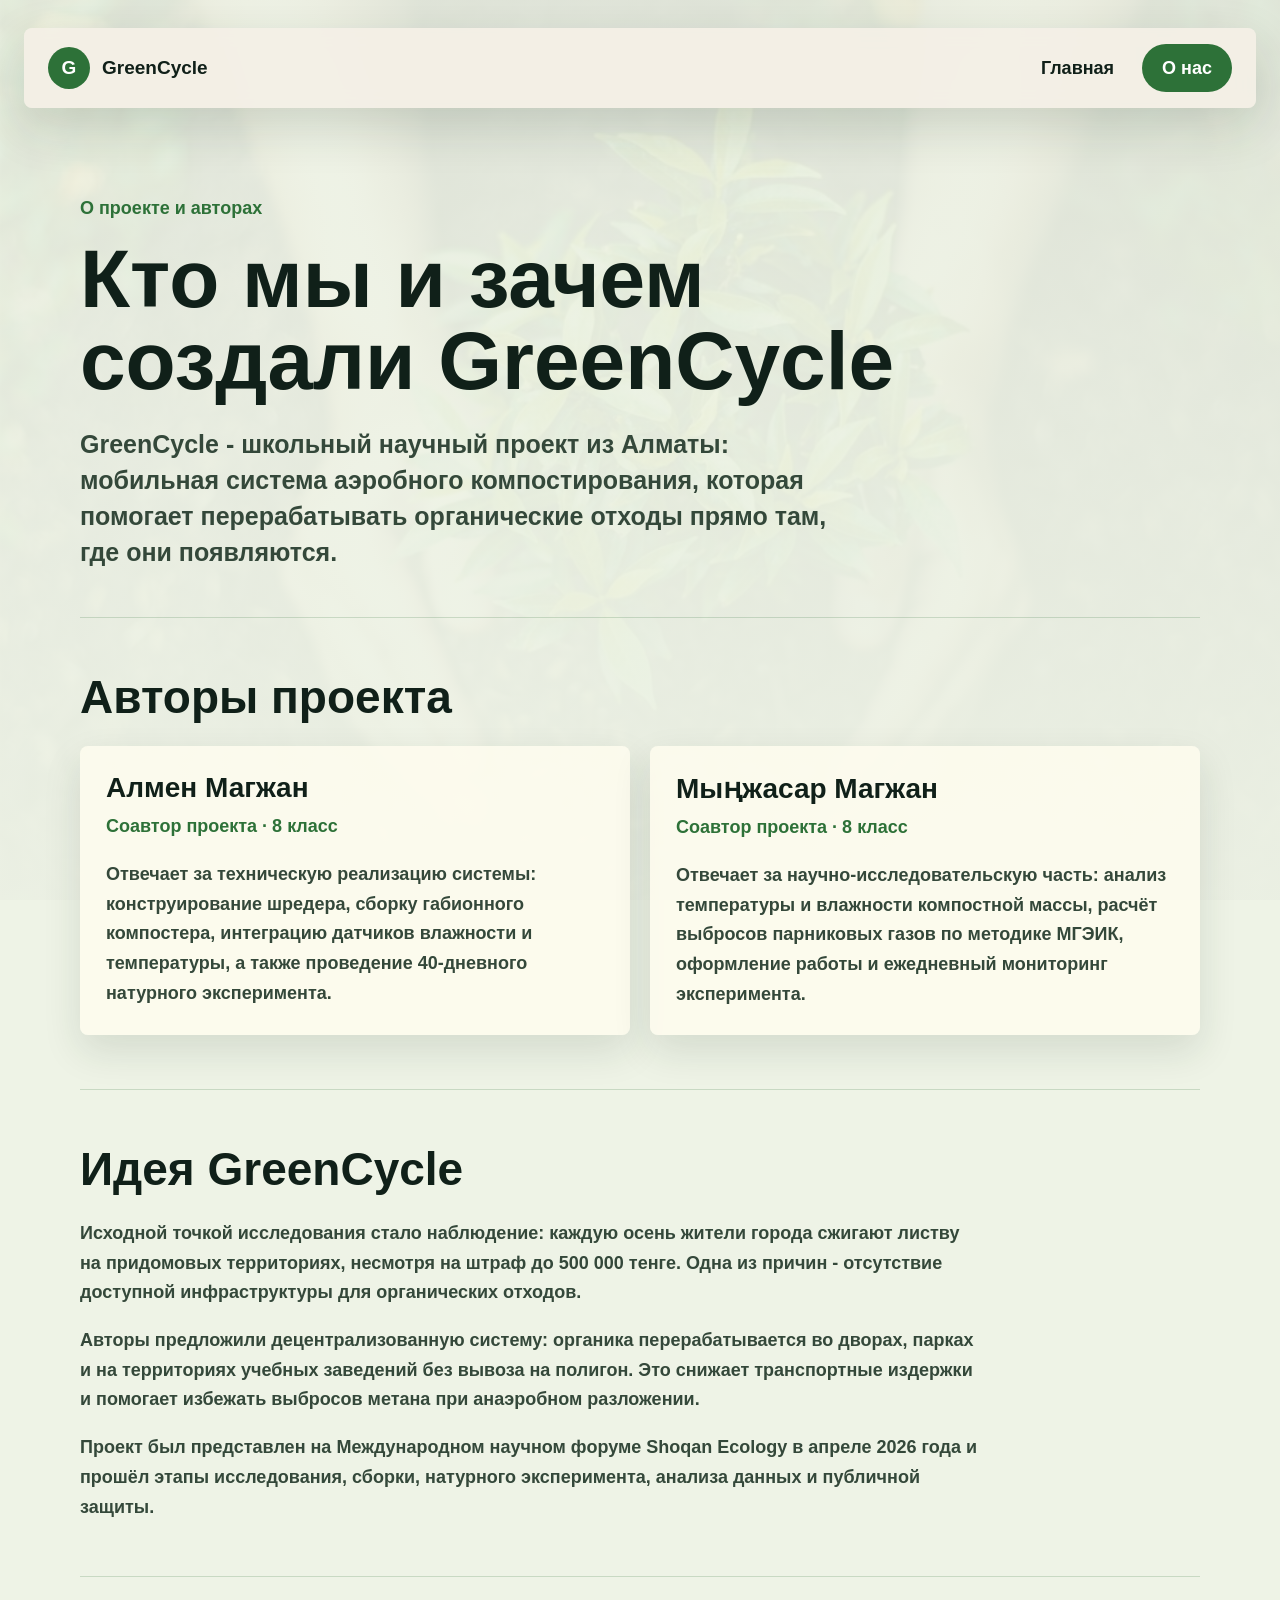
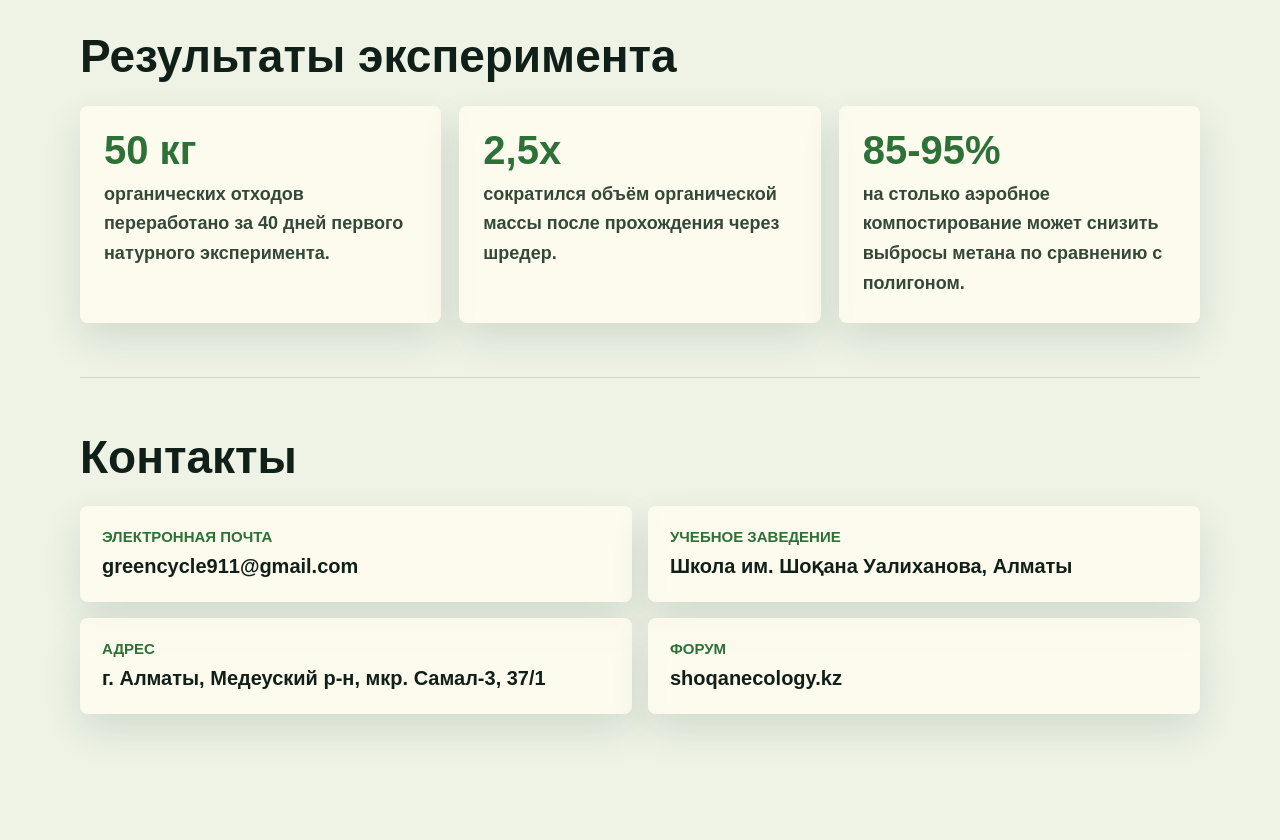
==== about.html @ 1d8e5c11 "Add about page navigation" ====
<!DOCTYPE html>
<html lang="ru">
<head>
  <meta charset="UTF-8">
  <meta name="viewport" content="width=device-width, initial-scale=1.0">
  <title>О нас - GreenCycle</title>
  <style>
    * {
      box-sizing: border-box;
      margin: 0;
      padding: 0;
    }

    body {
      min-height: 100vh;
      font-family: Arial, Helvetica, sans-serif;
      color: #102019;
      background: #eef3e6;
    }

    .page {
      min-height: 100vh;
      background:
        linear-gradient(rgba(238, 243, 230, 0.92), rgba(238, 243, 230, 0.98)),
        url("nature-bg.jpg");
      background-attachment: fixed;
      background-position: center;
      background-size: cover;
    }

    .topbar {
      position: sticky;
      top: 16px;
      z-index: 5;
      width: min(1350px, calc(100% - 48px));
      min-height: 80px;
      margin: 0 auto;
      padding: 16px 24px;
      display: flex;
      align-items: center;
      justify-content: space-between;
      gap: 24px;
      border-radius: 8px;
      background: rgba(244, 240, 230, 0.94);
      box-shadow: 0 18px 50px rgba(24, 48, 34, 0.16);
      backdrop-filter: blur(8px);
    }

    .topbar-wrap {
      padding-top: 28px;
    }

    .brand {
      display: inline-flex;
      align-items: center;
      gap: 12px;
      color: inherit;
      font-size: 19px;
      font-weight: 800;
      text-decoration: none;
    }

    .brand-mark {
      width: 42px;
      height: 42px;
      display: grid;
      place-items: center;
      border-radius: 50%;
      background: #2d7138;
      color: #fff;
      font-weight: 900;
    }

    .nav {
      display: flex;
      align-items: center;
      gap: 8px;
      font-size: 18px;
      font-weight: 800;
    }

    .nav a {
      min-height: 48px;
      padding: 13px 20px;
      display: inline-flex;
      align-items: center;
      justify-content: center;
      border-radius: 24px;
      color: #102019;
      text-decoration: none;
      white-space: nowrap;
    }

    .nav a.active {
      background: #2d7138;
      color: #fff;
    }

    .content {
      width: min(1120px, calc(100% - 48px));
      margin: 0 auto;
      padding: 86px 0 72px;
    }

    .intro {
      max-width: 860px;
      margin-bottom: 46px;
    }

    .eyebrow {
      margin-bottom: 14px;
      color: #2d7138;
      font-size: 18px;
      font-weight: 900;
    }

    h1 {
      max-width: 900px;
      color: #102019;
      font-size: clamp(44px, 7vw, 82px);
      line-height: 1;
      font-weight: 900;
    }

    .lead {
      max-width: 780px;
      margin-top: 24px;
      color: #34483a;
      font-size: clamp(19px, 2.2vw, 25px);
      line-height: 1.45;
      font-weight: 700;
    }

    .section {
      padding: 54px 0;
      border-top: 1px solid rgba(45, 113, 56, 0.2);
    }

    h2 {
      margin-bottom: 24px;
      font-size: clamp(30px, 4vw, 46px);
      line-height: 1.1;
      font-weight: 900;
    }

    .authors {
      display: grid;
      grid-template-columns: repeat(2, minmax(0, 1fr));
      gap: 20px;
    }

    .author-card,
    .stat-card,
    .contact-item {
      border-radius: 8px;
      background: rgba(255, 253, 240, 0.82);
      box-shadow: 0 16px 38px rgba(24, 48, 34, 0.12);
    }

    .author-card {
      padding: 26px;
    }

    .author-card h3 {
      margin-bottom: 8px;
      font-size: 28px;
      font-weight: 900;
    }

    .role {
      margin-bottom: 18px;
      color: #2d7138;
      font-weight: 900;
    }

    p {
      color: #34483a;
      font-size: 18px;
      line-height: 1.65;
      font-weight: 600;
    }

    .text-block {
      max-width: 900px;
      display: grid;
      gap: 18px;
    }

    .stats {
      display: grid;
      grid-template-columns: repeat(3, minmax(0, 1fr));
      gap: 18px;
    }

    .stat-card {
      padding: 24px;
    }

    .stat-card strong {
      display: block;
      margin-bottom: 10px;
      color: #2d7138;
      font-size: 40px;
      line-height: 1;
      font-weight: 900;
    }

    .contacts {
      display: grid;
      grid-template-columns: repeat(2, minmax(0, 1fr));
      gap: 16px;
    }

    .contact-item {
      padding: 22px;
    }

    .contact-item span {
      display: block;
      margin-bottom: 8px;
      color: #2d7138;
      font-size: 15px;
      font-weight: 900;
      text-transform: uppercase;
    }

    .contact-item a,
    .contact-item strong {
      color: #102019;
      font-size: 20px;
      line-height: 1.35;
      font-weight: 900;
      text-decoration: none;
    }

    @media (max-width: 760px) {
      .topbar {
        width: min(100% - 24px, 1350px);
        padding: 12px;
        gap: 12px;
      }

      .topbar-wrap {
        padding-top: 12px;
      }

      .brand {
        font-size: 16px;
      }

      .brand-mark {
        width: 36px;
        height: 36px;
      }

      .nav {
        gap: 4px;
        font-size: 15px;
      }

      .nav a {
        min-height: 40px;
        padding: 10px 12px;
      }

      .content {
        width: min(100% - 28px, 1120px);
        padding: 56px 0 48px;
      }

      .authors,
      .stats,
      .contacts {
        grid-template-columns: 1fr;
      }
    }
  </style>
</head>
<body>
  <main class="page">
    <div class="topbar-wrap">
      <header class="topbar">
        <a class="brand" href="index.html" aria-label="GreenCycle">
          <span class="brand-mark">G</span>
          <span>GreenCycle</span>
        </a>

        <nav class="nav" aria-label="Основная навигация">
          <a href="index.html">Главная</a>
          <a class="active" href="about.html">О нас</a>
        </nav>
      </header>
    </div>

    <div class="content">
      <section class="intro">
        <p class="eyebrow">О проекте и авторах</p>
        <h1>Кто мы и зачем создали GreenCycle</h1>
        <p class="lead">GreenCycle - школьный научный проект из Алматы: мобильная система аэробного компостирования, которая помогает перерабатывать органические отходы прямо там, где они появляются.</p>
      </section>

      <section class="section">
        <h2>Авторы проекта</h2>
        <div class="authors">
          <article class="author-card">
            <h3>Алмен Магжан</h3>
            <p class="role">Соавтор проекта · 8 класс</p>
            <p>Отвечает за техническую реализацию системы: конструирование шредера, сборку габионного компостера, интеграцию датчиков влажности и температуры, а также проведение 40-дневного натурного эксперимента.</p>
          </article>

          <article class="author-card">
            <h3>Мыңжасар Магжан</h3>
            <p class="role">Соавтор проекта · 8 класс</p>
            <p>Отвечает за научно-исследовательскую часть: анализ температуры и влажности компостной массы, расчёт выбросов парниковых газов по методике МГЭИК, оформление работы и ежедневный мониторинг эксперимента.</p>
          </article>
        </div>
      </section>

      <section class="section">
        <h2>Идея GreenCycle</h2>
        <div class="text-block">
          <p>Исходной точкой исследования стало наблюдение: каждую осень жители города сжигают листву на придомовых территориях, несмотря на штраф до 500 000 тенге. Одна из причин - отсутствие доступной инфраструктуры для органических отходов.</p>
          <p>Авторы предложили децентрализованную систему: органика перерабатывается во дворах, парках и на территориях учебных заведений без вывоза на полигон. Это снижает транспортные издержки и помогает избежать выбросов метана при анаэробном разложении.</p>
          <p>Проект был представлен на Международном научном форуме Shoqan Ecology в апреле 2026 года и прошёл этапы исследования, сборки, натурного эксперимента, анализа данных и публичной защиты.</p>
        </div>
      </section>

      <section class="section">
        <h2>Результаты эксперимента</h2>
        <div class="stats">
          <article class="stat-card">
            <strong>50 кг</strong>
            <p>органических отходов переработано за 40 дней первого натурного эксперимента.</p>
          </article>
          <article class="stat-card">
            <strong>2,5x</strong>
            <p>сократился объём органической массы после прохождения через шредер.</p>
          </article>
          <article class="stat-card">
            <strong>85-95%</strong>
            <p>на столько аэробное компостирование может снизить выбросы метана по сравнению с полигоном.</p>
          </article>
        </div>
      </section>

      <section class="section">
        <h2>Контакты</h2>
        <div class="contacts">
          <div class="contact-item">
            <span>Электронная почта</span>
            <a href="mailto:greencycle911@gmail.com">greencycle911@gmail.com</a>
          </div>
          <div class="contact-item">
            <span>Учебное заведение</span>
            <strong>Школа им. Шоқана Уалиханова, Алматы</strong>
          </div>
          <div class="contact-item">
            <span>Адрес</span>
            <strong>г. Алматы, Медеуский р-н, мкр. Самал-3, 37/1</strong>
          </div>
          <div class="contact-item">
            <span>Форум</span>
            <a href="https://shoqanecology.kz">shoqanecology.kz</a>
          </div>
        </div>
      </section>
    </div>
  </main>
</body>
</html>
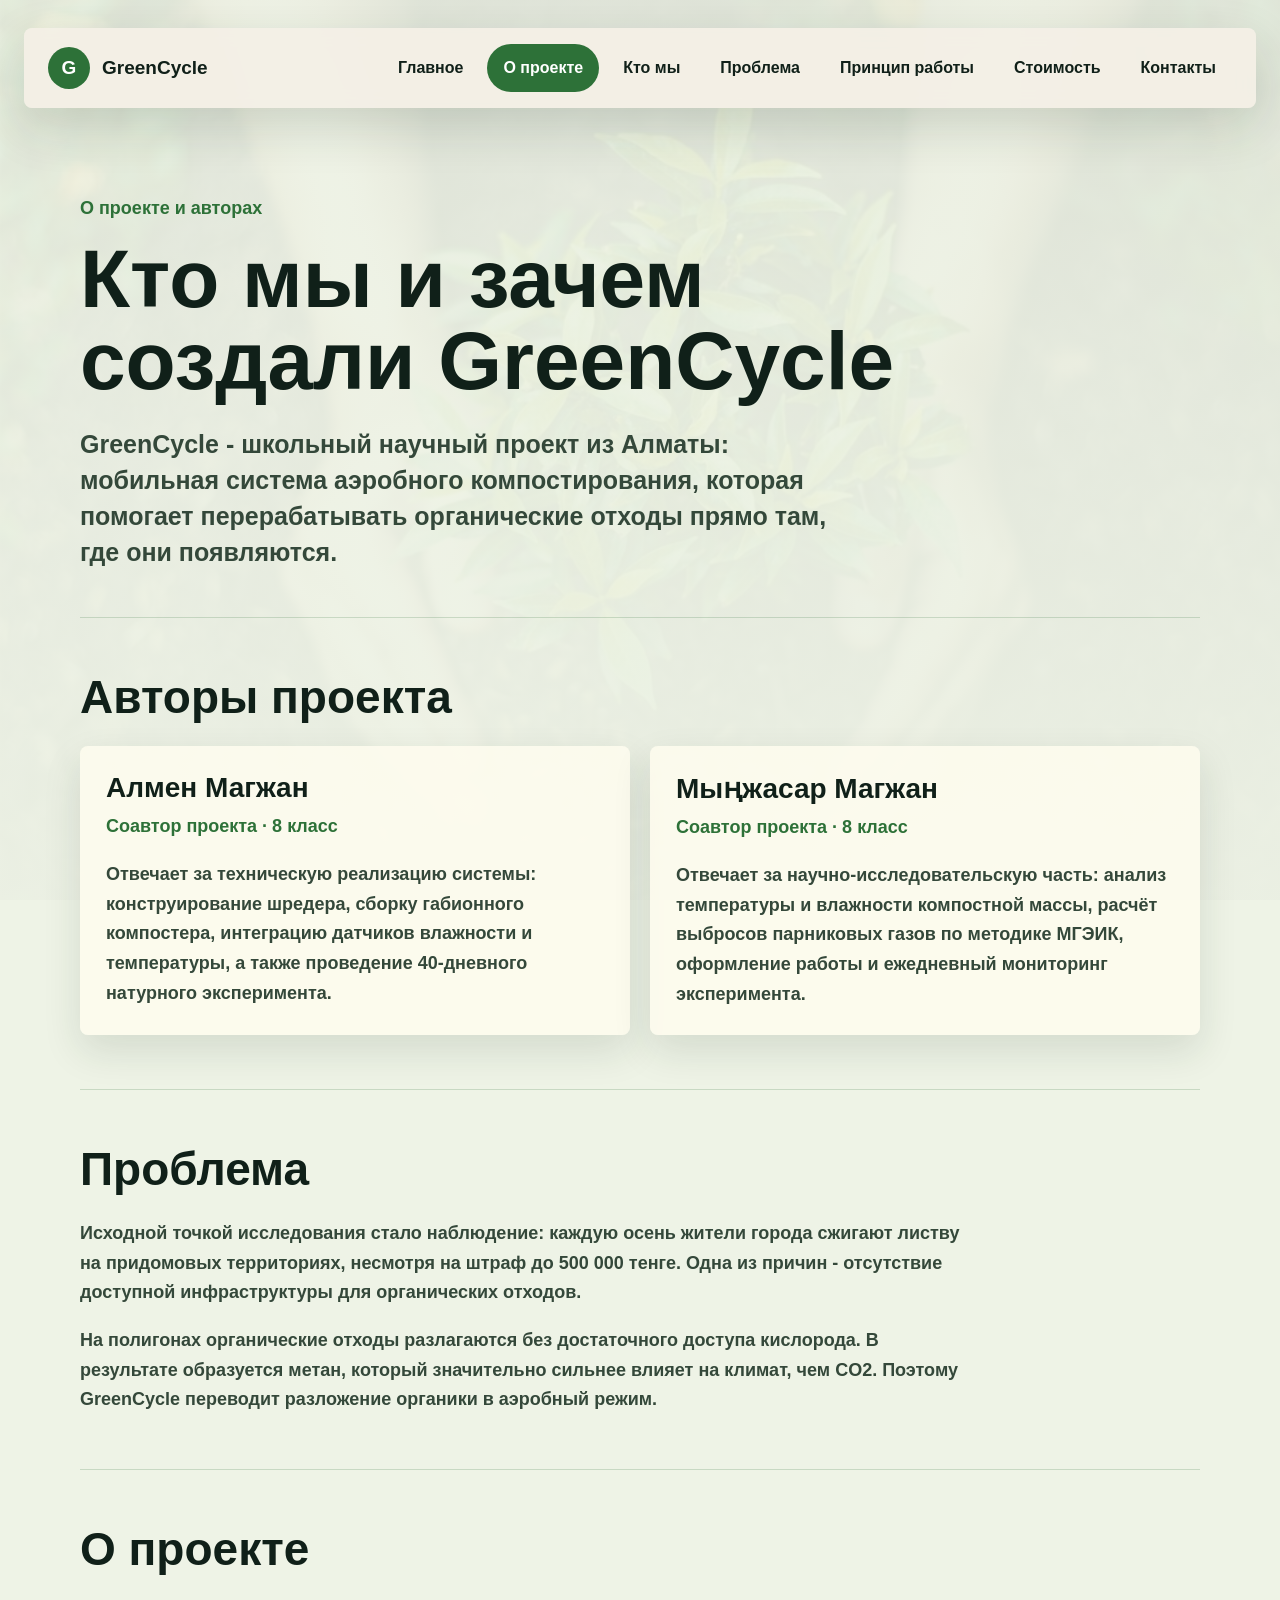
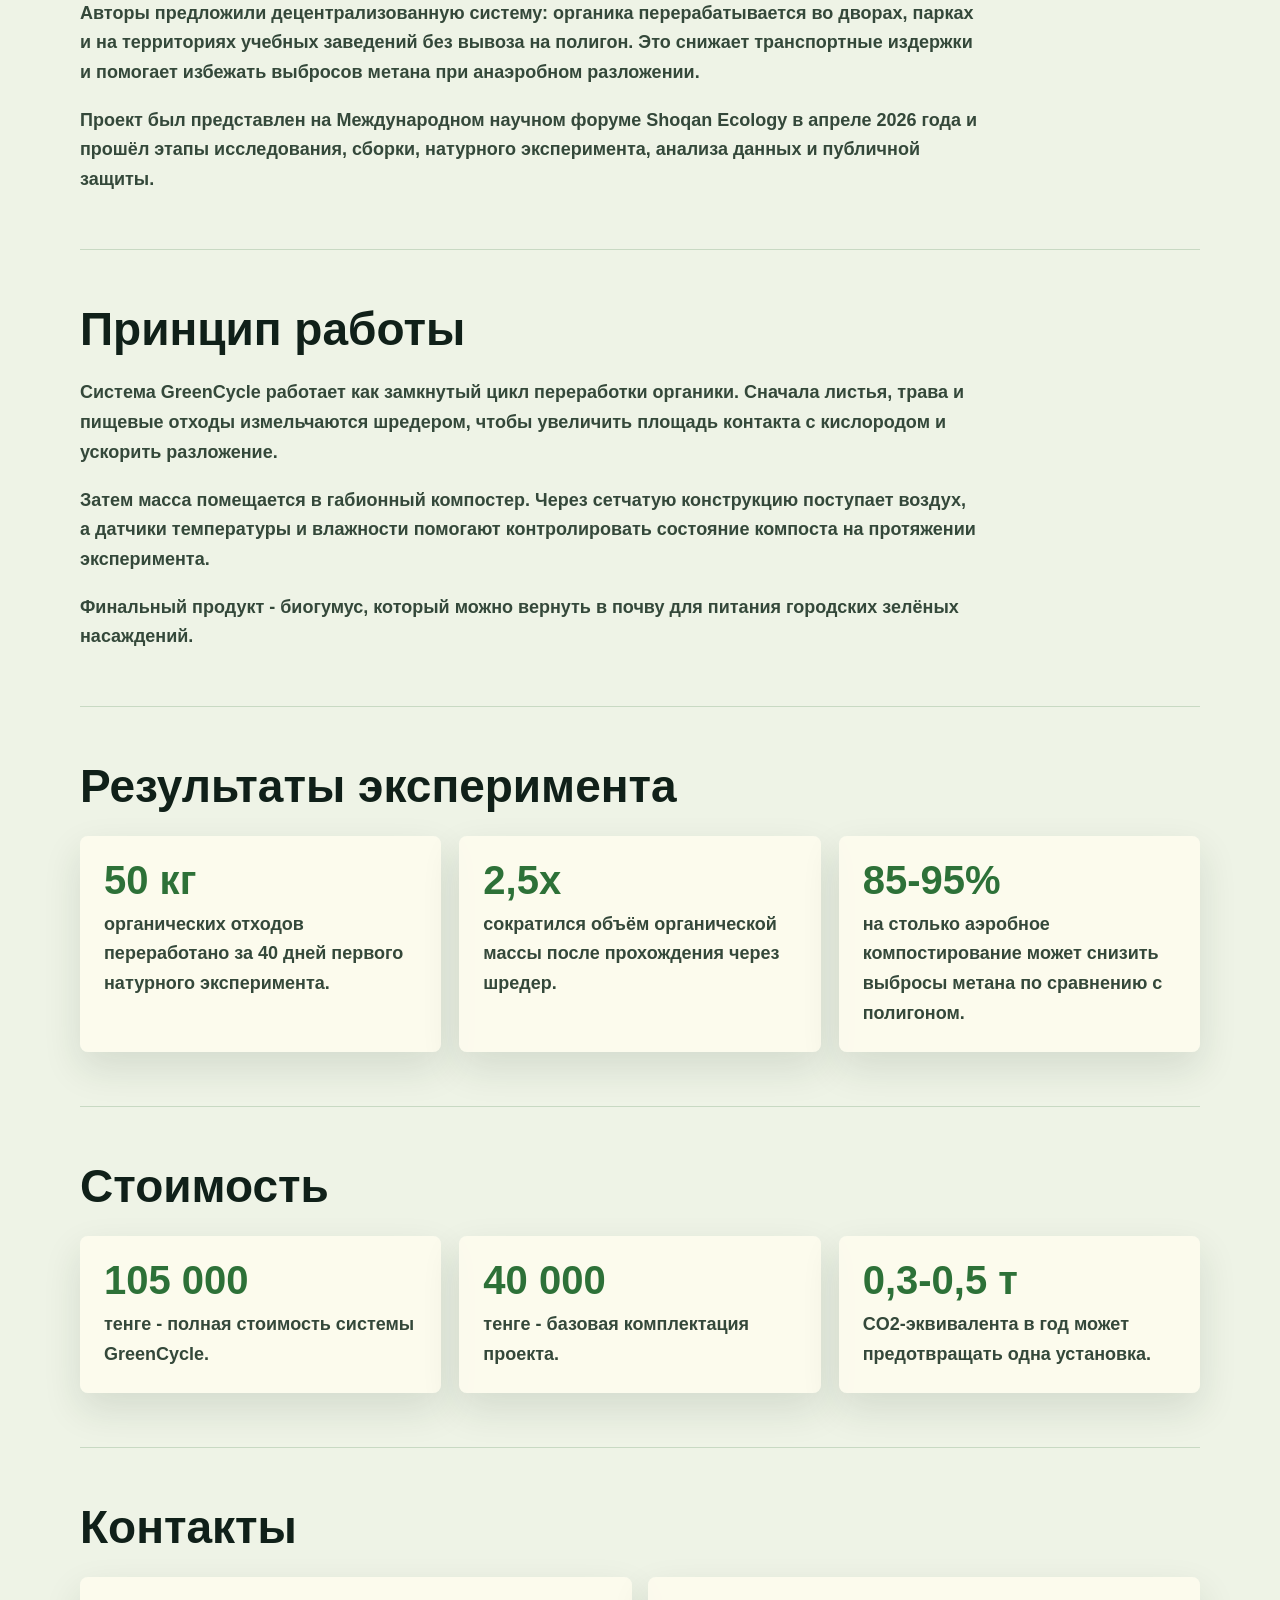
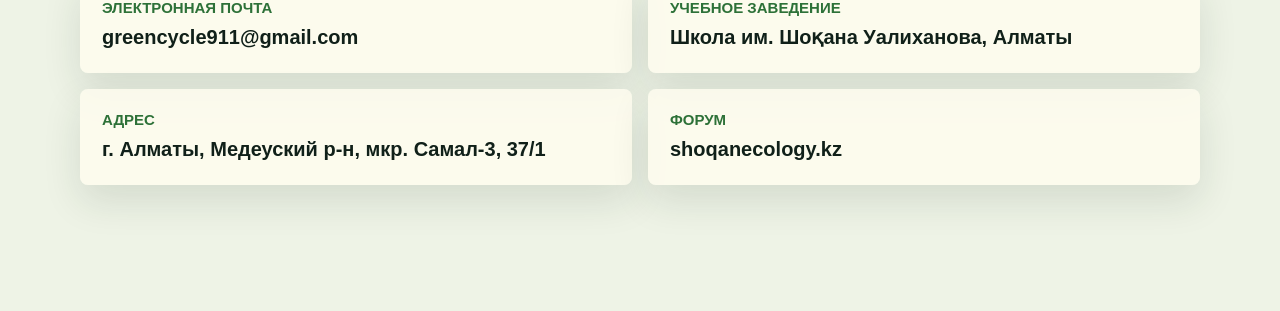
==== commit af0ea9ba: "Expand project section navigation" ====
--- a/about.html
+++ b/about.html
@@ -16,6 +16,10 @@
       font-family: Arial, Helvetica, sans-serif;
       color: #102019;
       background: #eef3e6;
+    }
+
+    html {
+      scroll-behavior: smooth;
     }
 
     .page {
@@ -74,14 +78,16 @@
     .nav {
       display: flex;
       align-items: center;
+      justify-content: flex-end;
+      flex-wrap: wrap;
       gap: 8px;
-      font-size: 18px;
+      font-size: 16px;
       font-weight: 800;
     }
 
     .nav a {
       min-height: 48px;
-      padding: 13px 20px;
+      padding: 13px 16px;
       display: inline-flex;
       align-items: center;
       justify-content: center;
@@ -105,6 +111,7 @@
     .intro {
       max-width: 860px;
       margin-bottom: 46px;
+      scroll-margin-top: 130px;
     }
 
     .eyebrow {
@@ -134,6 +141,7 @@
     .section {
       padding: 54px 0;
       border-top: 1px solid rgba(45, 113, 56, 0.2);
+      scroll-margin-top: 130px;
     }
 
     h2 {
@@ -286,20 +294,25 @@
         </a>
 
         <nav class="nav" aria-label="Основная навигация">
-          <a href="index.html">Главная</a>
-          <a class="active" href="about.html">О нас</a>
+          <a href="index.html">Главное</a>
+          <a class="active" href="#project">О проекте</a>
+          <a href="#authors">Кто мы</a>
+          <a href="#problem">Проблема</a>
+          <a href="#process">Принцип работы</a>
+          <a href="#cost">Стоимость</a>
+          <a href="#contacts">Контакты</a>
         </nav>
       </header>
     </div>
 
     <div class="content">
-      <section class="intro">
+      <section class="intro" id="project">
         <p class="eyebrow">О проекте и авторах</p>
         <h1>Кто мы и зачем создали GreenCycle</h1>
         <p class="lead">GreenCycle - школьный научный проект из Алматы: мобильная система аэробного компостирования, которая помогает перерабатывать органические отходы прямо там, где они появляются.</p>
       </section>
 
-      <section class="section">
+      <section class="section" id="authors">
         <h2>Авторы проекта</h2>
         <div class="authors">
           <article class="author-card">
@@ -316,12 +329,28 @@
         </div>
       </section>
 
-      <section class="section">
-        <h2>Идея GreenCycle</h2>
+      <section class="section" id="problem">
+        <h2>Проблема</h2>
         <div class="text-block">
           <p>Исходной точкой исследования стало наблюдение: каждую осень жители города сжигают листву на придомовых территориях, несмотря на штраф до 500 000 тенге. Одна из причин - отсутствие доступной инфраструктуры для органических отходов.</p>
+          <p>На полигонах органические отходы разлагаются без достаточного доступа кислорода. В результате образуется метан, который значительно сильнее влияет на климат, чем CO2. Поэтому GreenCycle переводит разложение органики в аэробный режим.</p>
+        </div>
+      </section>
+
+      <section class="section">
+        <h2>О проекте</h2>
+        <div class="text-block">
           <p>Авторы предложили децентрализованную систему: органика перерабатывается во дворах, парках и на территориях учебных заведений без вывоза на полигон. Это снижает транспортные издержки и помогает избежать выбросов метана при анаэробном разложении.</p>
           <p>Проект был представлен на Международном научном форуме Shoqan Ecology в апреле 2026 года и прошёл этапы исследования, сборки, натурного эксперимента, анализа данных и публичной защиты.</p>
+        </div>
+      </section>
+
+      <section class="section" id="process">
+        <h2>Принцип работы</h2>
+        <div class="text-block">
+          <p>Система GreenCycle работает как замкнутый цикл переработки органики. Сначала листья, трава и пищевые отходы измельчаются шредером, чтобы увеличить площадь контакта с кислородом и ускорить разложение.</p>
+          <p>Затем масса помещается в габионный компостер. Через сетчатую конструкцию поступает воздух, а датчики температуры и влажности помогают контролировать состояние компоста на протяжении эксперимента.</p>
+          <p>Финальный продукт - биогумус, который можно вернуть в почву для питания городских зелёных насаждений.</p>
         </div>
       </section>
 
@@ -343,7 +372,25 @@
         </div>
       </section>
 
-      <section class="section">
+      <section class="section" id="cost">
+        <h2>Стоимость</h2>
+        <div class="stats">
+          <article class="stat-card">
+            <strong>105 000</strong>
+            <p>тенге - полная стоимость системы GreenCycle.</p>
+          </article>
+          <article class="stat-card">
+            <strong>40 000</strong>
+            <p>тенге - базовая комплектация проекта.</p>
+          </article>
+          <article class="stat-card">
+            <strong>0,3-0,5 т</strong>
+            <p>CO2-эквивалента в год может предотвращать одна установка.</p>
+          </article>
+        </div>
+      </section>
+
+      <section class="section" id="contacts">
         <h2>Контакты</h2>
         <div class="contacts">
           <div class="contact-item">
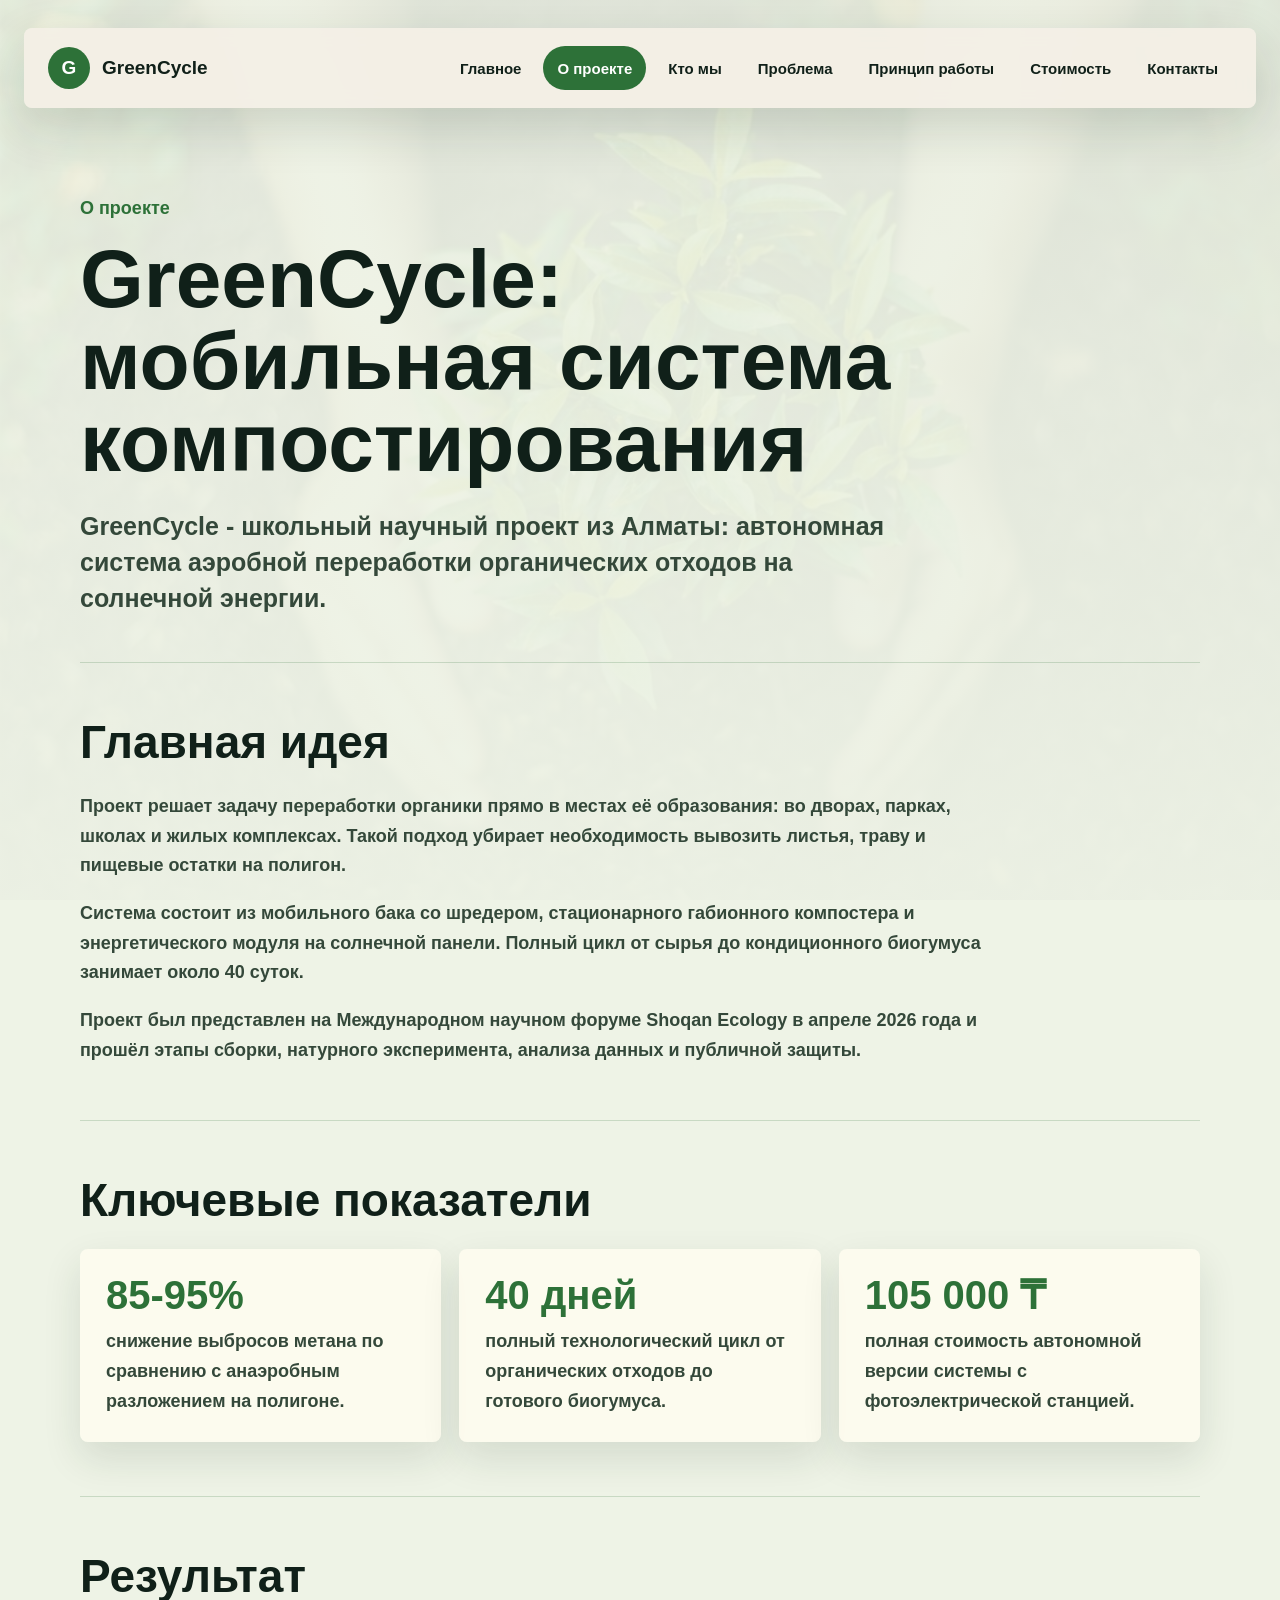
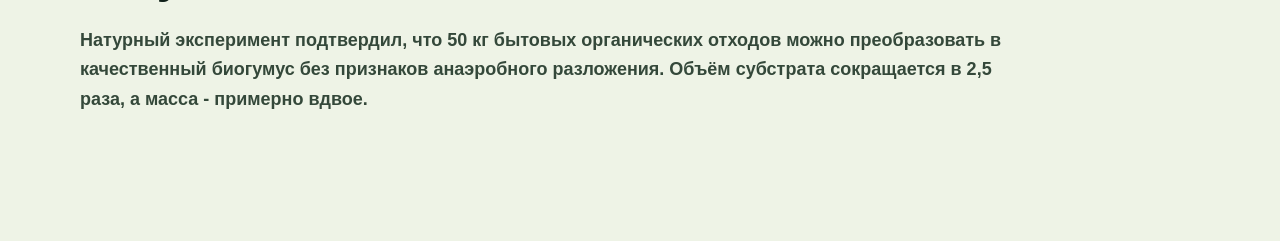
==== commit 48a1a2fd: "Split project sections into pages" ====
--- a/about.html
+++ b/about.html
@@ -2,416 +2,10 @@
 <html lang="ru">
 <head>
   <meta charset="UTF-8">
-  <meta name="viewport" content="width=device-width, initial-scale=1.0">
-  <title>О нас - GreenCycle</title>
-  <style>
-    * {
-      box-sizing: border-box;
-      margin: 0;
-      padding: 0;
-    }
-
-    body {
-      min-height: 100vh;
-      font-family: Arial, Helvetica, sans-serif;
-      color: #102019;
-      background: #eef3e6;
-    }
-
-    html {
-      scroll-behavior: smooth;
-    }
-
-    .page {
-      min-height: 100vh;
-      background:
-        linear-gradient(rgba(238, 243, 230, 0.92), rgba(238, 243, 230, 0.98)),
-        url("nature-bg.jpg");
-      background-attachment: fixed;
-      background-position: center;
-      background-size: cover;
-    }
-
-    .topbar {
-      position: sticky;
-      top: 16px;
-      z-index: 5;
-      width: min(1350px, calc(100% - 48px));
-      min-height: 80px;
-      margin: 0 auto;
-      padding: 16px 24px;
-      display: flex;
-      align-items: center;
-      justify-content: space-between;
-      gap: 24px;
-      border-radius: 8px;
-      background: rgba(244, 240, 230, 0.94);
-      box-shadow: 0 18px 50px rgba(24, 48, 34, 0.16);
-      backdrop-filter: blur(8px);
-    }
-
-    .topbar-wrap {
-      padding-top: 28px;
-    }
-
-    .brand {
-      display: inline-flex;
-      align-items: center;
-      gap: 12px;
-      color: inherit;
-      font-size: 19px;
-      font-weight: 800;
-      text-decoration: none;
-    }
-
-    .brand-mark {
-      width: 42px;
-      height: 42px;
-      display: grid;
-      place-items: center;
-      border-radius: 50%;
-      background: #2d7138;
-      color: #fff;
-      font-weight: 900;
-    }
-
-    .nav {
-      display: flex;
-      align-items: center;
-      justify-content: flex-end;
-      flex-wrap: wrap;
-      gap: 8px;
-      font-size: 16px;
-      font-weight: 800;
-    }
-
-    .nav a {
-      min-height: 48px;
-      padding: 13px 16px;
-      display: inline-flex;
-      align-items: center;
-      justify-content: center;
-      border-radius: 24px;
-      color: #102019;
-      text-decoration: none;
-      white-space: nowrap;
-    }
-
-    .nav a.active {
-      background: #2d7138;
-      color: #fff;
-    }
-
-    .content {
-      width: min(1120px, calc(100% - 48px));
-      margin: 0 auto;
-      padding: 86px 0 72px;
-    }
-
-    .intro {
-      max-width: 860px;
-      margin-bottom: 46px;
-      scroll-margin-top: 130px;
-    }
-
-    .eyebrow {
-      margin-bottom: 14px;
-      color: #2d7138;
-      font-size: 18px;
-      font-weight: 900;
-    }
-
-    h1 {
-      max-width: 900px;
-      color: #102019;
-      font-size: clamp(44px, 7vw, 82px);
-      line-height: 1;
-      font-weight: 900;
-    }
-
-    .lead {
-      max-width: 780px;
-      margin-top: 24px;
-      color: #34483a;
-      font-size: clamp(19px, 2.2vw, 25px);
-      line-height: 1.45;
-      font-weight: 700;
-    }
-
-    .section {
-      padding: 54px 0;
-      border-top: 1px solid rgba(45, 113, 56, 0.2);
-      scroll-margin-top: 130px;
-    }
-
-    h2 {
-      margin-bottom: 24px;
-      font-size: clamp(30px, 4vw, 46px);
-      line-height: 1.1;
-      font-weight: 900;
-    }
-
-    .authors {
-      display: grid;
-      grid-template-columns: repeat(2, minmax(0, 1fr));
-      gap: 20px;
-    }
-
-    .author-card,
-    .stat-card,
-    .contact-item {
-      border-radius: 8px;
-      background: rgba(255, 253, 240, 0.82);
-      box-shadow: 0 16px 38px rgba(24, 48, 34, 0.12);
-    }
-
-    .author-card {
-      padding: 26px;
-    }
-
-    .author-card h3 {
-      margin-bottom: 8px;
-      font-size: 28px;
-      font-weight: 900;
-    }
-
-    .role {
-      margin-bottom: 18px;
-      color: #2d7138;
-      font-weight: 900;
-    }
-
-    p {
-      color: #34483a;
-      font-size: 18px;
-      line-height: 1.65;
-      font-weight: 600;
-    }
-
-    .text-block {
-      max-width: 900px;
-      display: grid;
-      gap: 18px;
-    }
-
-    .stats {
-      display: grid;
-      grid-template-columns: repeat(3, minmax(0, 1fr));
-      gap: 18px;
-    }
-
-    .stat-card {
-      padding: 24px;
-    }
-
-    .stat-card strong {
-      display: block;
-      margin-bottom: 10px;
-      color: #2d7138;
-      font-size: 40px;
-      line-height: 1;
-      font-weight: 900;
-    }
-
-    .contacts {
-      display: grid;
-      grid-template-columns: repeat(2, minmax(0, 1fr));
-      gap: 16px;
-    }
-
-    .contact-item {
-      padding: 22px;
-    }
-
-    .contact-item span {
-      display: block;
-      margin-bottom: 8px;
-      color: #2d7138;
-      font-size: 15px;
-      font-weight: 900;
-      text-transform: uppercase;
-    }
-
-    .contact-item a,
-    .contact-item strong {
-      color: #102019;
-      font-size: 20px;
-      line-height: 1.35;
-      font-weight: 900;
-      text-decoration: none;
-    }
-
-    @media (max-width: 760px) {
-      .topbar {
-        width: min(100% - 24px, 1350px);
-        padding: 12px;
-        gap: 12px;
-      }
-
-      .topbar-wrap {
-        padding-top: 12px;
-      }
-
-      .brand {
-        font-size: 16px;
-      }
-
-      .brand-mark {
-        width: 36px;
-        height: 36px;
-      }
-
-      .nav {
-        gap: 4px;
-        font-size: 15px;
-      }
-
-      .nav a {
-        min-height: 40px;
-        padding: 10px 12px;
-      }
-
-      .content {
-        width: min(100% - 28px, 1120px);
-        padding: 56px 0 48px;
-      }
-
-      .authors,
-      .stats,
-      .contacts {
-        grid-template-columns: 1fr;
-      }
-    }
-  </style>
+  <meta http-equiv="refresh" content="0; url=project.html">
+  <title>GreenCycle</title>
 </head>
 <body>
-  <main class="page">
-    <div class="topbar-wrap">
-      <header class="topbar">
-        <a class="brand" href="index.html" aria-label="GreenCycle">
-          <span class="brand-mark">G</span>
-          <span>GreenCycle</span>
-        </a>
-
-        <nav class="nav" aria-label="Основная навигация">
-          <a href="index.html">Главное</a>
-          <a class="active" href="#project">О проекте</a>
-          <a href="#authors">Кто мы</a>
-          <a href="#problem">Проблема</a>
-          <a href="#process">Принцип работы</a>
-          <a href="#cost">Стоимость</a>
-          <a href="#contacts">Контакты</a>
-        </nav>
-      </header>
-    </div>
-
-    <div class="content">
-      <section class="intro" id="project">
-        <p class="eyebrow">О проекте и авторах</p>
-        <h1>Кто мы и зачем создали GreenCycle</h1>
-        <p class="lead">GreenCycle - школьный научный проект из Алматы: мобильная система аэробного компостирования, которая помогает перерабатывать органические отходы прямо там, где они появляются.</p>
-      </section>
-
-      <section class="section" id="authors">
-        <h2>Авторы проекта</h2>
-        <div class="authors">
-          <article class="author-card">
-            <h3>Алмен Магжан</h3>
-            <p class="role">Соавтор проекта · 8 класс</p>
-            <p>Отвечает за техническую реализацию системы: конструирование шредера, сборку габионного компостера, интеграцию датчиков влажности и температуры, а также проведение 40-дневного натурного эксперимента.</p>
-          </article>
-
-          <article class="author-card">
-            <h3>Мыңжасар Магжан</h3>
-            <p class="role">Соавтор проекта · 8 класс</p>
-            <p>Отвечает за научно-исследовательскую часть: анализ температуры и влажности компостной массы, расчёт выбросов парниковых газов по методике МГЭИК, оформление работы и ежедневный мониторинг эксперимента.</p>
-          </article>
-        </div>
-      </section>
-
-      <section class="section" id="problem">
-        <h2>Проблема</h2>
-        <div class="text-block">
-          <p>Исходной точкой исследования стало наблюдение: каждую осень жители города сжигают листву на придомовых территориях, несмотря на штраф до 500 000 тенге. Одна из причин - отсутствие доступной инфраструктуры для органических отходов.</p>
-          <p>На полигонах органические отходы разлагаются без достаточного доступа кислорода. В результате образуется метан, который значительно сильнее влияет на климат, чем CO2. Поэтому GreenCycle переводит разложение органики в аэробный режим.</p>
-        </div>
-      </section>
-
-      <section class="section">
-        <h2>О проекте</h2>
-        <div class="text-block">
-          <p>Авторы предложили децентрализованную систему: органика перерабатывается во дворах, парках и на территориях учебных заведений без вывоза на полигон. Это снижает транспортные издержки и помогает избежать выбросов метана при анаэробном разложении.</p>
-          <p>Проект был представлен на Международном научном форуме Shoqan Ecology в апреле 2026 года и прошёл этапы исследования, сборки, натурного эксперимента, анализа данных и публичной защиты.</p>
-        </div>
-      </section>
-
-      <section class="section" id="process">
-        <h2>Принцип работы</h2>
-        <div class="text-block">
-          <p>Система GreenCycle работает как замкнутый цикл переработки органики. Сначала листья, трава и пищевые отходы измельчаются шредером, чтобы увеличить площадь контакта с кислородом и ускорить разложение.</p>
-          <p>Затем масса помещается в габионный компостер. Через сетчатую конструкцию поступает воздух, а датчики температуры и влажности помогают контролировать состояние компоста на протяжении эксперимента.</p>
-          <p>Финальный продукт - биогумус, который можно вернуть в почву для питания городских зелёных насаждений.</p>
-        </div>
-      </section>
-
-      <section class="section">
-        <h2>Результаты эксперимента</h2>
-        <div class="stats">
-          <article class="stat-card">
-            <strong>50 кг</strong>
-            <p>органических отходов переработано за 40 дней первого натурного эксперимента.</p>
-          </article>
-          <article class="stat-card">
-            <strong>2,5x</strong>
-            <p>сократился объём органической массы после прохождения через шредер.</p>
-          </article>
-          <article class="stat-card">
-            <strong>85-95%</strong>
-            <p>на столько аэробное компостирование может снизить выбросы метана по сравнению с полигоном.</p>
-          </article>
-        </div>
-      </section>
-
-      <section class="section" id="cost">
-        <h2>Стоимость</h2>
-        <div class="stats">
-          <article class="stat-card">
-            <strong>105 000</strong>
-            <p>тенге - полная стоимость системы GreenCycle.</p>
-          </article>
-          <article class="stat-card">
-            <strong>40 000</strong>
-            <p>тенге - базовая комплектация проекта.</p>
-          </article>
-          <article class="stat-card">
-            <strong>0,3-0,5 т</strong>
-            <p>CO2-эквивалента в год может предотвращать одна установка.</p>
-          </article>
-        </div>
-      </section>
-
-      <section class="section" id="contacts">
-        <h2>Контакты</h2>
-        <div class="contacts">
-          <div class="contact-item">
-            <span>Электронная почта</span>
-            <a href="mailto:greencycle911@gmail.com">greencycle911@gmail.com</a>
-          </div>
-          <div class="contact-item">
-            <span>Учебное заведение</span>
-            <strong>Школа им. Шоқана Уалиханова, Алматы</strong>
-          </div>
-          <div class="contact-item">
-            <span>Адрес</span>
-            <strong>г. Алматы, Медеуский р-н, мкр. Самал-3, 37/1</strong>
-          </div>
-          <div class="contact-item">
-            <span>Форум</span>
-            <a href="https://shoqanecology.kz">shoqanecology.kz</a>
-          </div>
-        </div>
-      </section>
-    </div>
-  </main>
+  <p><a href="project.html">Перейти на страницу проекта</a></p>
 </body>
 </html>
